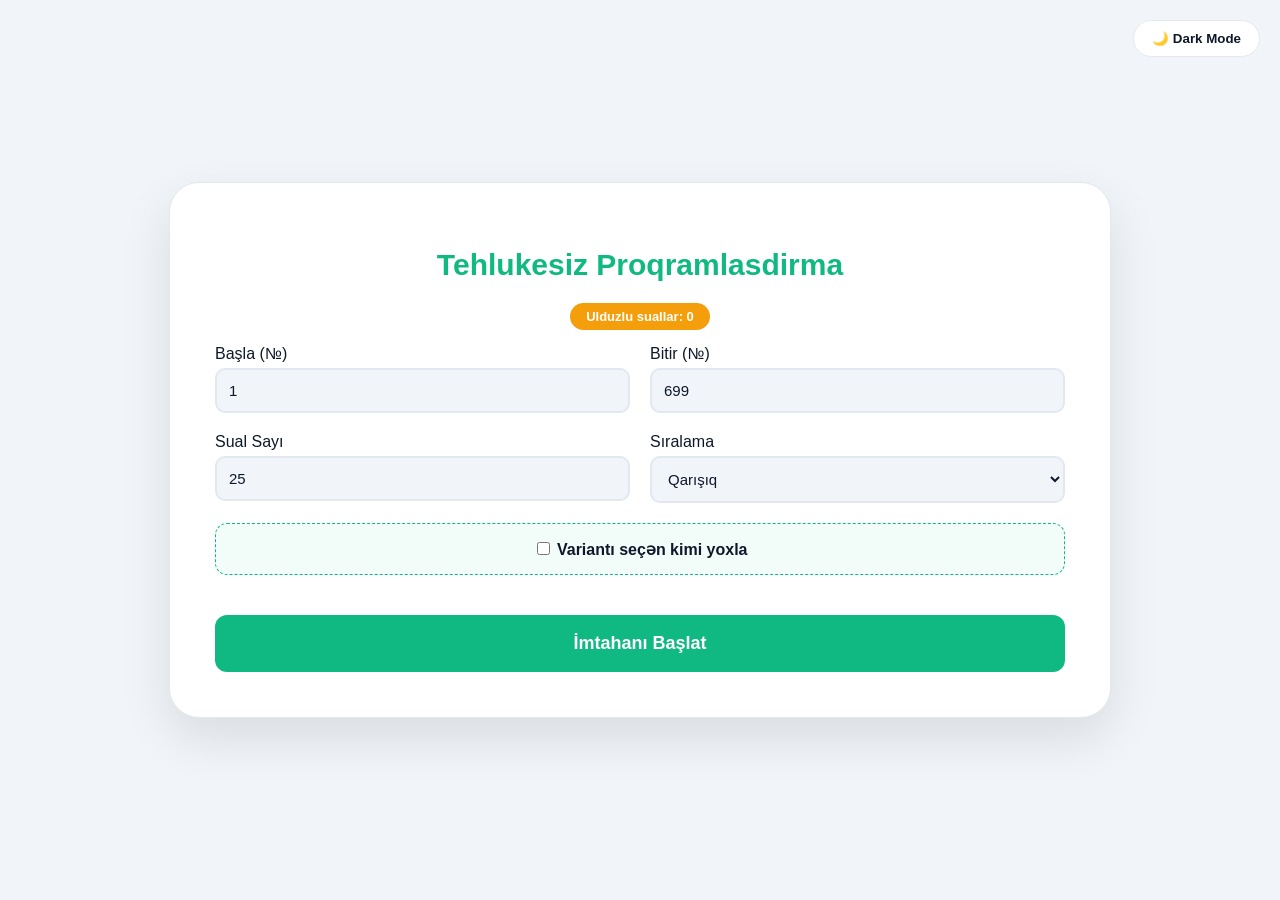
==== sinaq_ucun/index.html @ e19c7efc "Add files via upload" ====
<!DOCTYPE html>
<html lang="az">
<head>
    <meta charset="UTF-8">
    <meta name="viewport" content="width=device-width, initial-scale=1.0">
    <title>IMTAHAN</title>
    <link rel="stylesheet" href="style.css">
</head>
<body class="light-theme">

<button class="theme-btn" onclick="toggleTheme()" id="themeBtn">🌙 Dark Mode</button>

<div id="settings" class="container">
    <h1>Tehlukesiz Proqramlasdirma</h1>  <!--Fennin adi yazilir-->
    <div class="star-count-wrapper">
        <span id="starCountDisplay" class="star-badge">Ulduzlu suallar: 0</span>
    </div>
    <div class="setup-box">
        <div class="input-group"><label>Başla (№)</label><input type="number" id="startRange" value="1"></div>
        <div class="input-group"><label>Bitir (№)</label><input type="number" id="endRange" value="699"></div>
        <div class="input-group"><label>Sual Sayı</label><input type="number" id="numQuestions" value="25"></div>
        <div class="input-group">
            <label>Sıralama</label>
            <select id="orderType">
                <option value="random">Qarışıq</option>
                <option value="seq">Ardıcıl</option>
            </select>
        </div>
        <div class="checkbox-card">
            <label><input type="checkbox" id="autoCheck"> Variantı seçən kimi yoxla</label>
        </div>
    </div>
    <button onclick="startTest(false)" class="btn-start">İmtahanı Başlat</button>
    <button onclick="startTest(true)" id="starModeBtn" class="btn-start btn-star-mode" style="display:none;">🌟 Ulduzlu Sualları İşlə</button>
</div>

<div id="test" class="container" style="display:none;">
    <div class="star-container">
        <button id="currentStarBtn" class="star-btn" onclick="toggleStar()">★</button>
    </div>
    <div class="header-meta">
        <span id="counterText"></span>
        <span id="timerDisplay" class="timer-box">00:00</span>
    </div>
    <div class="progress-container"><div class="progress-bar" id="progressBar"></div></div>
    <div id="questionContainer"></div>
    <div class="footer-nav">
        <button class="nav-btn" onclick="prevQuestion()" id="prevBtn">Geri</button>
        <button class="nav-btn btn-view" onclick="forceShowAnswer()">Gör</button>
        <button class="nav-btn" onclick="nextQuestion()" id="nextBtn">İrəli</button>
        <button class="nav-btn btn-finish" onclick="finishTest()">Bitir</button>
    </div>
</div>

<div id="results" class="container" style="display:none;">
    <h1>İmtahan Nəticəsi</h1>
    <div id="statsSummary"></div>
    <div id="wrongQuestionsList" class="results-list"></div>
    <button onclick="location.reload()" class="btn-start">Yenidən Başla</button>
</div>

<script src="questions.js"></script>  <!-- Suallarin daxil edildiyi fayl -->
<script src="script.js"></script>
</body>
</html>
---- sinaq_ucun/style.css ----
:root { 
    --p: #10b981; --bg-l: #f1f5f9; --c-l: #ffffff; --t-l: #0f172a; 
    --bg-d: #0f172a; --c-d: #1e293b; --t-d: #f1f5f9; 
    --border: #e2e8f0; --star: #f59e0b; 
}

body.light-theme { --bg: var(--bg-l); --c: var(--c-l); --t: var(--t-l); }
body.dark-theme { --bg: var(--bg-d); --c: var(--c-d); --t: var(--t-d); }

body { 
    background: var(--bg); color: var(--t); font-family: 'Inter', sans-serif; 
    display: flex; justify-content: center; align-items: center; 
    min-height: 100vh; margin: 0; transition: 0.3s; padding: 20px; box-sizing: border-box; 
}

.container { 
    background: var(--c); padding: 45px; border-radius: 30px; 
    width: 100%; max-width: 850px; box-shadow: 0 20px 50px rgba(0,0,0,0.1); 
    border: 1px solid var(--border); position: relative; 
}

.theme-btn { 
    position: fixed; top: 20px; right: 20px; background: var(--c); 
    border: 1px solid var(--border); padding: 10px 18px; border-radius: 50px; 
    cursor: pointer; font-weight: bold; z-index: 1000; color: var(--t); 
}

.star-container { position: absolute; top: 35px; right: 40px; }
.star-btn { 
    font-size: 32px; cursor: pointer; color: #ccc; background: none; 
    border: none; transition: 0.2s; outline: none; 
}
.star-btn.active { color: var(--star); }

h1 { font-size: 30px; font-weight: 800; text-align: center; color: var(--p); margin-bottom: 25px; }

.star-count-wrapper { text-align: center; margin-bottom: 20px; }
.star-badge { background: var(--star); color: white; padding: 6px 16px; border-radius: 20px; font-weight: bold; font-size: 13px; }

.setup-box { display: grid; grid-template-columns: 1fr 1fr; gap: 20px; margin-bottom: 30px; }
.input-group { display: flex; flex-direction: column; gap: 5px; }
input[type="number"], select { padding: 12px; border-radius: 10px; border: 2px solid var(--border); background: var(--bg); color: var(--t); font-size: 15px; }

.checkbox-card { grid-column: span 2; background: rgba(16, 185, 129, 0.05); padding: 15px; border-radius: 12px; text-align: center; border: 1px dashed var(--p); font-weight: 600; cursor: pointer; }

.btn-start { background: var(--p); color: white; border: none; padding: 18px; border-radius: 12px; font-size: 18px; font-weight: bold; width: 100%; cursor: pointer; transition: 0.2s; margin-top: 10px; }
.btn-star-mode { background: var(--star); }

.header-meta { display: flex; justify-content: flex-start; align-items: center; gap: 25px; margin-bottom: 15px; }
#counterText { font-weight: 800; font-size: 18px; }
.timer-box { font-family: monospace; font-size: 20px; color: #f59e0b; font-weight: bold; background: rgba(245, 158, 11, 0.1); padding: 4px 12px; border-radius: 8px; }

.progress-container { width: 100%; background: var(--border); height: 8px; border-radius: 4px; margin-bottom: 25px; overflow: hidden; }
.progress-bar { background: var(--p); height: 100%; width: 0%; transition: 0.4s; }

.opt-card { border: 2px solid var(--border); padding: 16px; margin: 10px 0; border-radius: 12px; cursor: pointer; font-size: 16px; transition: 0.2s; }
.opt-card:hover { border-color: var(--p); background: rgba(16, 185, 129, 0.03); }
.correct-box { background: #dcfce7 !important; border-color: #10b981 !important; color: #065f46 !important; font-weight: bold; }
.wrong-box { background: #fee2e2 !important; border-color: #ef4444 !important; color: #991b1b !important; }
.selected-box { border-color: #3b82f6; background: rgba(59, 130, 246, 0.05); }

.footer-nav { display: flex; gap: 12px; margin-top: 30px; }
.nav-btn { flex: 1; padding: 14px; border-radius: 10px; border: none; cursor: pointer; font-weight: 700; background: #94a3b8; color: white; }
.btn-view { background: #3b82f6; }
.btn-finish { background: #ef4444; }

.res-grid { display: grid; grid-template-columns: repeat(3, 1fr); gap: 15px; }
.res-item { padding: 15px; border-radius: 12px; text-align: center; font-weight: bold; font-size: 18px; }
.results-list { max-height: 400px; overflow-y: auto; margin-top: 25px; border-top: 1px solid var(--border); padding-top: 15px; }
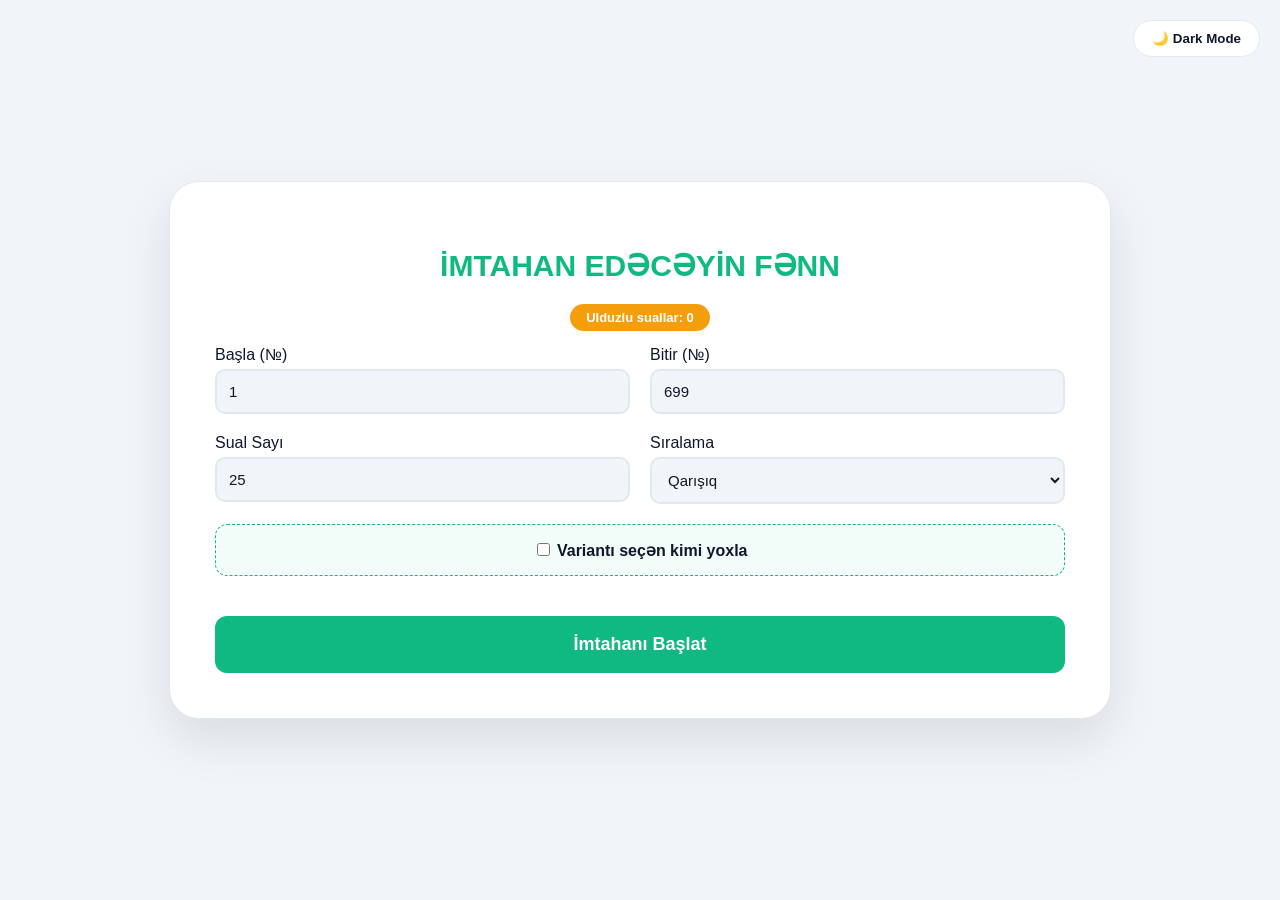
==== commit 98834db5: "index.html" ====
--- a/sinaq_ucun/index.html
+++ b/sinaq_ucun/index.html
@@ -11,7 +11,7 @@
 <button class="theme-btn" onclick="toggleTheme()" id="themeBtn">🌙 Dark Mode</button>
 
 <div id="settings" class="container">
-    <h1>Tehlukesiz Proqramlasdirma</h1>  <!--Fennin adi yazilir-->
+    <h1>İMTAHAN EDƏCƏYİN FƏNN</h1>  <!--Fennin adi yazilir-->
     <div class="star-count-wrapper">
         <span id="starCountDisplay" class="star-badge">Ulduzlu suallar: 0</span>
     </div>
@@ -62,4 +62,4 @@
 <script src="questions.js"></script>  <!-- Suallarin daxil edildiyi fayl -->
 <script src="script.js"></script>
 </body>
-</html>+</html>
